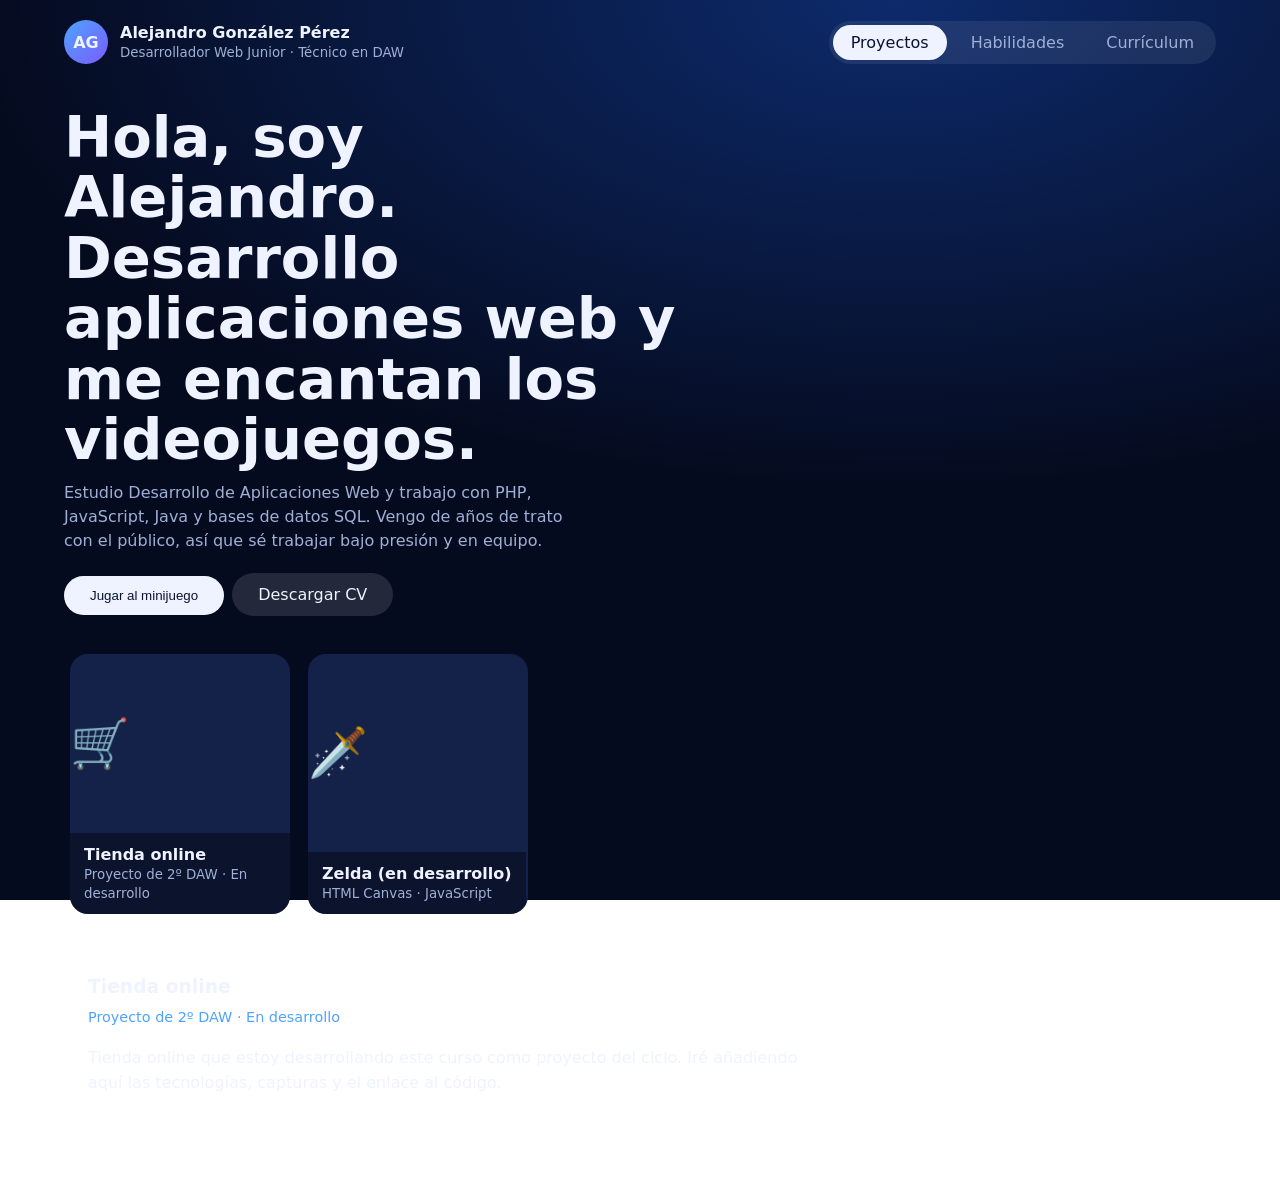
==== index.html @ 999cdfaf "Add files via upload" ====
<!DOCTYPE html>
<html lang="es">
<head>
<meta charset="utf-8">
<meta name="viewport" content="width=device-width, initial-scale=1, viewport-fit=cover">
<title>Portfolio · Desarrollo de Aplicaciones Web</title>
<style>
:root{--bg:#050b1f;--bg2:#0d2a6b;--ink:#eef3ff;--mute:#9fb0d6;--card:#14224a;--acc:#4da3ff;--gold:#ffd24d;box-sizing:border-box;padding-top:env(safe-area-inset-top,0px);padding-bottom:env(safe-area-inset-bottom,0px)}
@media (prefers-color-scheme:dark){:root:not([data-theme="light"]){--bg:#050b1f}}
:root[data-theme="dark"]{--bg:#050b1f}
*{box-sizing:border-box}
html{height:100%;scroll-padding-top:env(safe-area-inset-top,0px)}
body{margin:0;min-height:100%;background:radial-gradient(120% 90% at 70% 0%,var(--bg2),var(--bg) 60%) fixed;color:var(--ink);font-family:"Rubik","Segoe UI",system-ui,sans-serif}
header{display:flex;justify-content:space-between;align-items:center;padding:20px 5vw;gap:12px;flex-wrap:wrap}
.user{display:flex;align-items:center;gap:12px}
.av{width:44px;height:44px;border-radius:50%;background:linear-gradient(135deg,var(--acc),#7b5cff);display:grid;place-items:center;font-weight:700}
nav{display:flex;gap:6px;background:#ffffff14;border-radius:999px;padding:4px}
nav button{background:none;border:0;color:var(--mute);padding:8px 18px;border-radius:999px;font:inherit;cursor:pointer}
nav button.on{background:var(--ink);color:#0a1330}
button:focus-visible,.tile:focus-visible{outline:3px solid var(--gold);outline-offset:3px}
main{padding:0 5vw 60px}
.hero{min-height:38vh;display:flex;flex-direction:column;justify-content:flex-end;max-width:640px;padding:24px 0}
h1{font-size:clamp(2rem,6vw,3.6rem);margin:0 0 10px;line-height:1.05}
.hero p{color:var(--mute);margin:0 0 20px;line-height:1.5;max-width:52ch}
.btn{display:inline-block;background:var(--ink);color:#0a1330;border:0;border-radius:999px;padding:12px 26px;font:600 1rem inherit;cursor:pointer;text-decoration:none;margin-right:8px}
.btn.ghost{background:#ffffff1f;color:var(--ink)}
.row{display:flex;gap:18px;overflow-x:auto;padding:14px 6px 24px;scroll-snap-type:x proximity}
.tile{flex:0 0 220px;height:260px;border-radius:18px;background:var(--card);border:0;color:var(--ink);text-align:left;padding:0;cursor:pointer;overflow:hidden;scroll-snap-align:start;transition:transform .2s,box-shadow .2s;display:flex;flex-direction:column;font:inherit}
.tile:hover,.tile:focus-visible{transform:scale(1.07);box-shadow:0 0 0 3px var(--ink),0 18px 40px #0008}
.art{flex:1;display:grid;place-items:center;font-size:3rem}
.tile div.t{padding:12px 14px;background:#0006}
.tile b{display:block}.tile small{color:var(--mute)}
.panel{max-width:760px;background:#ffffff0f;border-radius:18px;padding:24px;margin-top:10px;line-height:1.6}
.panel h3{margin:0 0 4px}.panel .when{color:var(--acc);font-size:.9rem}
.bars div{margin:10px 0}.bar{height:8px;background:#ffffff1f;border-radius:9px;overflow:hidden;margin-top:4px}.bar i{display:block;height:100%;background:linear-gradient(90deg,var(--acc),var(--gold))}
.chips{display:flex;flex-wrap:wrap;gap:8px}.chips span{background:#ffffff1f;border-radius:999px;padding:6px 14px;font-size:.92rem}
dialog{border:0;border-radius:18px;background:#0a1330;color:var(--ink);padding:18px;max-width:94vw}
dialog::backdrop{background:#000a}
canvas{display:block;background:#2f7d3a;border-radius:10px;max-width:100%;touch-action:none}
.hud{display:flex;justify-content:space-between;margin-bottom:8px;color:var(--mute)}
.pad{display:grid;grid-template-columns:repeat(3,52px);gap:6px;justify-content:center;margin-top:10px}
.pad button{height:46px;border-radius:12px;border:0;background:#ffffff22;color:var(--ink);font-size:1.2rem}
</style>
</head>
<body>
<header>
  <div class="user"><div class="av" id="ini"></div><div><b id="name"></b><br><small style="color:var(--mute)" id="role"></small></div></div>
  <nav id="nav"></nav>
</header>
<main>
  <section class="hero">
    <h1 id="hTitle"></h1>
    <p id="hText"></p>
    <div><button class="btn" id="play">Jugar al minijuego</button><a class="btn ghost" id="cv" href="#">Descargar CV</a></div>
  </section>
  <div id="view"></div>
</main>

<dialog id="dlg">
  <div class="hud"><span>Rupias: <b id="sc">0</b>/8</span><span>Vidas: <b id="lv">3</b></span><button class="btn ghost" id="close">Cerrar</button></div>
  <canvas id="cv2" width="320" height="320"></canvas>
  <div class="pad"><span></span><button data-d="U" aria-label="Arriba">▲</button><span></span><button data-d="L" aria-label="Izquierda">◀</button><button data-d="D" aria-label="Abajo">▼</button><button data-d="R" aria-label="Derecha">▶</button></div>
  <p style="color:var(--mute);margin:8px 0 0;text-align:center">Flechas o botones. Recoge las rupias y esquiva al slime.</p>
</dialog>

<script>
/* ===== EDITA AQUÍ TUS DATOS ===== */
const DATA={
  name:"Alejandro González Pérez", role:"Desarrollador Web Junior · Técnico en DAW",
  title:"Hola, soy Alejandro. Desarrollo aplicaciones web y me encantan los videojuegos.",
  text:"Estudio Desarrollo de Aplicaciones Web y trabajo con PHP, JavaScript, Java y bases de datos SQL. Vengo de años de trato con el público, así que sé trabajar bajo presión y en equipo.",
  cvUrl:"#", // pon aquí el enlace a tu CV en PDF (Drive, GitHub...)
  email:"alejandrogonzalezperez1008@gmail.com",
  linkedin:"https://www.linkedin.com/in/alejandrogonzalezperez10081999/",
  projects:[
    {t:"Tienda online",s:"Proyecto de 2º DAW · En desarrollo",e:"🛒",d:"Tienda online que estoy desarrollando este curso como proyecto del ciclo. Iré añadiendo aquí las tecnologías, capturas y el enlace al código.",url:"#"},
    {t:"Zelda (en desarrollo)",s:"HTML Canvas · JavaScript",e:"🗡️",d:"Juego de aventuras inspirado en Zelda que estoy creando con HTML Canvas y JavaScript. Mientras termino el mío, puedes probar un minijuego de demostración.",url:"#",game:1}
  ],
  skills:["Java","JavaScript","PHP","SQL","HTML","CSS","VS Code","GitHub","Linux"],
  soft:["Comunicación efectiva","Empatía y escucha activa","Resolución de conflictos","Trabajo bajo presión","Orientación al cliente","Adaptabilidad","Trabajo en equipo","Proactividad","Capacidad de aprendizaje"],
  cv:[
    {t:"Grado Superior en Desarrollo de Aplicaciones Web",w:"IES El Cañaveral, Móstoles · Cursando actualmente",d:""},
    {t:"IA Responsable y Prompt Engineering",w:"FounderZ, Microsoft · julio – agosto 2026",d:""},
    {t:"Dependiente, Inditex (Stradivarius, Xanadú)",w:"septiembre 2021 – junio 2022",d:"Atención al cliente, cobros y conocimiento detallado del producto."},
    {t:"Dependiente, McDonald's (Boadilla del Monte)",w:"octubre 2018 – junio 2019",d:"Servicio en un entorno de alta afluencia; ayudé en la formación de nuevos compañeros."},
    {t:"Dependiente, Inditex (Massimo Dutti, Tres Aguas)",w:"julio 2017 – mayo 2018",d:"Atención al cliente y gestión de pagos."},
    {t:"Bachillerato, IES Clara Campoamor",w:"2015 – 2017, Móstoles",d:""},
    {t:"Idiomas",w:"",d:"Castellano nativo · Inglés B1"}
  ]
};
/* ================================= */
const $=s=>document.querySelector(s);
$('#name').textContent=DATA.name;$('#role').textContent=DATA.role;
$('#ini').textContent=DATA.name.split(' ').map(w=>w[0]).slice(0,2).join('');
$('#hTitle').textContent=DATA.title;$('#hText').textContent=DATA.text;$('#cv').href=DATA.cvUrl;
const tabs={Proyectos:()=>`<div class="row">${DATA.projects.map((p,i)=>`<button class="tile" data-i="${i}"><span class="art">${p.e}</span><div class="t"><b>${p.t}</b><small>${p.s}</small></div></button>`).join('')}</div><div class="panel" id="info"><h3>${DATA.projects[0].t}</h3><div class="when">${DATA.projects[0].s}</div><p>${DATA.projects[0].d}</p></div>`,
Habilidades:()=>`<div class="panel"><h3>Técnicas</h3><p class="chips">${DATA.skills.map(k=>`<span>${k}</span>`).join('')}</p><h3>Personales</h3><p class="chips">${DATA.soft.map(k=>`<span>${k}</span>`).join('')}</p></div>`,
Currículum:()=>`<div class="panel">${DATA.cv.map(c=>`<h3>${c.t}</h3><div class="when">${c.w}</div><p>${c.d}</p>`).join('')}<p><a class="btn" href="mailto:${DATA.email}">Escríbeme</a><a class="btn ghost" href="${DATA.linkedin}" target="_blank" rel="noopener">LinkedIn</a></p></div>`};
function show(k){document.querySelectorAll('#nav button').forEach(b=>b.classList.toggle('on',b.textContent==k));$('#view').innerHTML=tabs[k]();
 document.querySelectorAll('.tile').forEach(t=>{const f=()=>{const p=DATA.projects[t.dataset.i];$('#info').innerHTML=`<h3>${p.t}</h3><div class="when">${p.s}</div><p>${p.d}</p>`+(p.game?'<button class="btn" id="p2">Jugar</button>':`<a class="btn" href="${p.url}">Ver proyecto</a>`);const b=$('#p2');if(b)b.onclick=openGame};t.onmouseenter=f;t.onfocus=f;t.onclick=f})}
$('#nav').innerHTML=Object.keys(tabs).map(k=>`<button>${k}</button>`).join('');
document.querySelectorAll('#nav button').forEach(b=>b.onclick=()=>show(b.textContent));show('Proyectos');

/* ===== Mini Zelda ===== */
const c=$('#cv2'),x=c.getContext('2d'),T=32,N=10;let P,E,R,sc,lv,loop;
function rnd(){return[Math.floor(Math.random()*N),Math.floor(Math.random()*N)]}
function reset(){P=[5,5];E=[0,0];sc=0;lv=3;R=[];while(R.length<8){const r=rnd();if(!R.some(q=>q[0]==r[0]&&q[1]==r[1]))R.push(r)}upd()}
function upd(){$('#sc').textContent=sc;$('#lv').textContent=lv}
function draw(){x.fillStyle='#2f7d3a';x.fillRect(0,0,320,320);x.font='24px serif';x.textBaseline='middle';x.textAlign='center';
 R.forEach(r=>x.fillText('💎',r[0]*T+16,r[1]*T+17));x.fillText('🟢',E[0]*T+16,E[1]*T+17);x.fillText('🧝',P[0]*T+16,P[1]*T+17)}
function move(d){const m={U:[0,-1],D:[0,1],L:[-1,0],R:[1,0]}[d];if(!m)return;P=[Math.max(0,Math.min(N-1,P[0]+m[0])),Math.max(0,Math.min(N-1,P[1]+m[1]))];
 R=R.filter(r=>{if(r[0]==P[0]&&r[1]==P[1]){sc++;return false}return true});upd();hit();draw();
 if(sc==8){alert('¡Has ganado!');reset();draw()}}
function hit(){if(E[0]==P[0]&&E[1]==P[1]){lv--;P=[5,5];upd();if(lv<=0){alert('Game over');reset()}}}
function openGame(){reset();$('#dlg').showModal();draw();clearInterval(loop);loop=setInterval(()=>{E[0]+=Math.sign(P[0]-E[0]);if(Math.random()<.5)E[1]+=Math.sign(P[1]-E[1]);hit();draw()},600)}
$('#close').onclick=()=>{clearInterval(loop);$('#dlg').close()};$('#dlg').onclose=()=>clearInterval(loop);
$('#play').onclick=openGame;
addEventListener('keydown',e=>{if(!$('#dlg').open)return;const d={ArrowUp:'U',ArrowDown:'D',ArrowLeft:'L',ArrowRight:'R'}[e.key];if(d){e.preventDefault();move(d)}});
document.querySelectorAll('.pad button').forEach(b=>b.onclick=()=>move(b.dataset.d));
</script>
</body>
</html>
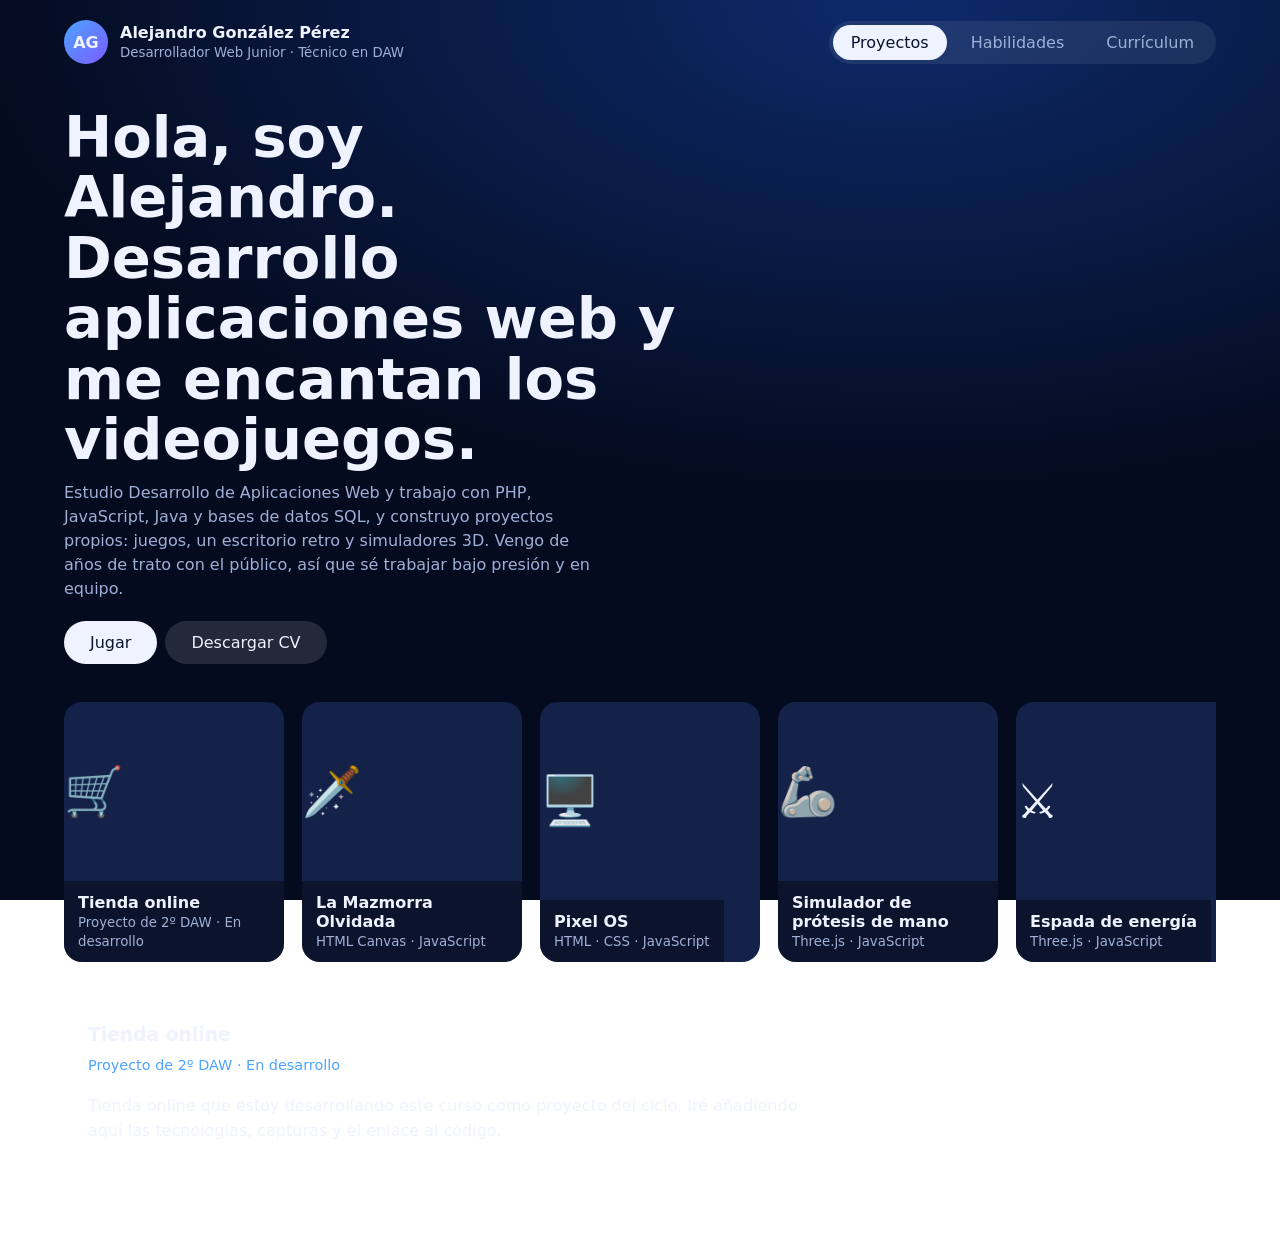
==== commit 8e46545b: "Add files via upload" ====
--- a/index.html
+++ b/index.html
@@ -51,30 +51,27 @@
   <section class="hero">
     <h1 id="hTitle"></h1>
     <p id="hText"></p>
-    <div><button class="btn" id="play">Jugar al minijuego</button><a class="btn ghost" id="cv" href="#">Descargar CV</a></div>
+    <div><a class="btn" href="mazmorra.html">Jugar</a><a class="btn ghost" id="cv" href="#">Descargar CV</a></div>
   </section>
   <div id="view"></div>
 </main>
-
-<dialog id="dlg">
-  <div class="hud"><span>Rupias: <b id="sc">0</b>/8</span><span>Vidas: <b id="lv">3</b></span><button class="btn ghost" id="close">Cerrar</button></div>
-  <canvas id="cv2" width="320" height="320"></canvas>
-  <div class="pad"><span></span><button data-d="U" aria-label="Arriba">▲</button><span></span><button data-d="L" aria-label="Izquierda">◀</button><button data-d="D" aria-label="Abajo">▼</button><button data-d="R" aria-label="Derecha">▶</button></div>
-  <p style="color:var(--mute);margin:8px 0 0;text-align:center">Flechas o botones. Recoge las rupias y esquiva al slime.</p>
-</dialog>
 
 <script>
 /* ===== EDITA AQUÍ TUS DATOS ===== */
 const DATA={
   name:"Alejandro González Pérez", role:"Desarrollador Web Junior · Técnico en DAW",
   title:"Hola, soy Alejandro. Desarrollo aplicaciones web y me encantan los videojuegos.",
-  text:"Estudio Desarrollo de Aplicaciones Web y trabajo con PHP, JavaScript, Java y bases de datos SQL. Vengo de años de trato con el público, así que sé trabajar bajo presión y en equipo.",
-  cvUrl:"#", // pon aquí el enlace a tu CV en PDF (Drive, GitHub...)
+  text:"Estudio Desarrollo de Aplicaciones Web y trabajo con PHP, JavaScript, Java y bases de datos SQL, y construyo proyectos propios: juegos, un escritorio retro y simuladores 3D. Vengo de años de trato con el público, así que sé trabajar bajo presión y en equipo.",
+  cvUrl:"CV_Alejandro_Gonzalez_Perez.pdf", // el PDF va en la raíz del repositorio, junto a este index.html
   email:"alejandrogonzalezperez1008@gmail.com",
   linkedin:"https://www.linkedin.com/in/alejandrogonzalezperez10081999/",
   projects:[
     {t:"Tienda online",s:"Proyecto de 2º DAW · En desarrollo",e:"🛒",d:"Tienda online que estoy desarrollando este curso como proyecto del ciclo. Iré añadiendo aquí las tecnologías, capturas y el enlace al código.",url:"#"},
-    {t:"Zelda (en desarrollo)",s:"HTML Canvas · JavaScript",e:"🗡️",d:"Juego de aventuras inspirado en Zelda que estoy creando con HTML Canvas y JavaScript. Mientras termino el mío, puedes probar un minijuego de demostración.",url:"#",game:1}
+    {t:"La Mazmorra Olvidada",s:"HTML Canvas · JavaScript",e:"🗡️",d:"Juego de aventuras de una mazmorra inspirado en los Zelda clásicos: 18 salas, espada, escudo y arco, tres tipos de enemigos y un gusano gigante como jefe final. Hecho con HTML Canvas y JavaScript, sin librerías.",url:"mazmorra.html",game:1},
+    {t:"Pixel OS",s:"HTML · CSS · JavaScript",e:"🖥️",d:"Escritorio retro de los 90 en el navegador, con identidad propia: ventanas que se arrastran, minimizan y maximizan, menú Inicio, barra de tareas con reloj, bloc de notas con guardado local, galería de sprites, panel de control con fondos y menú contextual. Sin librerías.",url:"pixel-os/",btn:"Abrir Pixel OS"},
+    {t:"Simulador de prótesis de mano",s:"Three.js · JavaScript",e:"🦾",d:"Configurador 3D en tiempo real de una prótesis de mano: grosor de pared, flexibilidad, fuerza de agarre y reparto de peso, con peso y fuerza calculados al momento. Incluye vista explosionada, capas (carcasa, mecanismo interno, malla) y una animación de impresión 3D.",url:"protesis-mano.html",btn:"Abrir simulador"},
+    {t:"Espada de energía",s:"Three.js · JavaScript",e:"⚔️",d:"Simulador 3D de una espada de energía con animaciones de ataque, defensa y giro, cámara orbital con zoom y desplazamiento, modo de cámara automática y resplandor activable. Funciona con ratón, teclado (teclas 1, 2 y 3) y táctil.",url:"espada-energia.html",btn:"Abrir simulador"},
+    {t:"Prisma",s:"Canvas 2D · JavaScript",e:"✨",d:"Miles de partículas que brotan de un proyector y se reorganizan en personajes en 3D (robot, conejo y alien). Proyección, rotación y físicas programadas desde cero, y las partículas reaccionan al cursor. Sin librerías.",url:"particulas-prisma.html",btn:"Abrir demo"}
   ],
   skills:["Java","JavaScript","PHP","SQL","HTML","CSS","VS Code","GitHub","Linux"],
   soft:["Comunicación efectiva","Empatía y escucha activa","Resolución de conflictos","Trabajo bajo presión","Orientación al cliente","Adaptabilidad","Trabajo en equipo","Proactividad","Capacidad de aprendizaje"],
@@ -97,26 +94,10 @@
 Habilidades:()=>`<div class="panel"><h3>Técnicas</h3><p class="chips">${DATA.skills.map(k=>`<span>${k}</span>`).join('')}</p><h3>Personales</h3><p class="chips">${DATA.soft.map(k=>`<span>${k}</span>`).join('')}</p></div>`,
 Currículum:()=>`<div class="panel">${DATA.cv.map(c=>`<h3>${c.t}</h3><div class="when">${c.w}</div><p>${c.d}</p>`).join('')}<p><a class="btn" href="mailto:${DATA.email}">Escríbeme</a><a class="btn ghost" href="${DATA.linkedin}" target="_blank" rel="noopener">LinkedIn</a></p></div>`};
 function show(k){document.querySelectorAll('#nav button').forEach(b=>b.classList.toggle('on',b.textContent==k));$('#view').innerHTML=tabs[k]();
- document.querySelectorAll('.tile').forEach(t=>{const f=()=>{const p=DATA.projects[t.dataset.i];$('#info').innerHTML=`<h3>${p.t}</h3><div class="when">${p.s}</div><p>${p.d}</p>`+(p.game?'<button class="btn" id="p2">Jugar</button>':`<a class="btn" href="${p.url}">Ver proyecto</a>`);const b=$('#p2');if(b)b.onclick=openGame};t.onmouseenter=f;t.onfocus=f;t.onclick=f})}
+ document.querySelectorAll('.tile').forEach(t=>{const f=()=>{const p=DATA.projects[t.dataset.i];$('#info').innerHTML=`<h3>${p.t}</h3><div class="when">${p.s}</div><p>${p.d}</p>`+`<a class="btn" href="${p.url}">${p.game?"Jugar":(p.btn||"Ver proyecto")}</a>`};t.onmouseenter=f;t.onfocus=f;t.onclick=f})}
 $('#nav').innerHTML=Object.keys(tabs).map(k=>`<button>${k}</button>`).join('');
 document.querySelectorAll('#nav button').forEach(b=>b.onclick=()=>show(b.textContent));show('Proyectos');
 
-/* ===== Mini Zelda ===== */
-const c=$('#cv2'),x=c.getContext('2d'),T=32,N=10;let P,E,R,sc,lv,loop;
-function rnd(){return[Math.floor(Math.random()*N),Math.floor(Math.random()*N)]}
-function reset(){P=[5,5];E=[0,0];sc=0;lv=3;R=[];while(R.length<8){const r=rnd();if(!R.some(q=>q[0]==r[0]&&q[1]==r[1]))R.push(r)}upd()}
-function upd(){$('#sc').textContent=sc;$('#lv').textContent=lv}
-function draw(){x.fillStyle='#2f7d3a';x.fillRect(0,0,320,320);x.font='24px serif';x.textBaseline='middle';x.textAlign='center';
- R.forEach(r=>x.fillText('💎',r[0]*T+16,r[1]*T+17));x.fillText('🟢',E[0]*T+16,E[1]*T+17);x.fillText('🧝',P[0]*T+16,P[1]*T+17)}
-function move(d){const m={U:[0,-1],D:[0,1],L:[-1,0],R:[1,0]}[d];if(!m)return;P=[Math.max(0,Math.min(N-1,P[0]+m[0])),Math.max(0,Math.min(N-1,P[1]+m[1]))];
- R=R.filter(r=>{if(r[0]==P[0]&&r[1]==P[1]){sc++;return false}return true});upd();hit();draw();
- if(sc==8){alert('¡Has ganado!');reset();draw()}}
-function hit(){if(E[0]==P[0]&&E[1]==P[1]){lv--;P=[5,5];upd();if(lv<=0){alert('Game over');reset()}}}
-function openGame(){reset();$('#dlg').showModal();draw();clearInterval(loop);loop=setInterval(()=>{E[0]+=Math.sign(P[0]-E[0]);if(Math.random()<.5)E[1]+=Math.sign(P[1]-E[1]);hit();draw()},600)}
-$('#close').onclick=()=>{clearInterval(loop);$('#dlg').close()};$('#dlg').onclose=()=>clearInterval(loop);
-$('#play').onclick=openGame;
-addEventListener('keydown',e=>{if(!$('#dlg').open)return;const d={ArrowUp:'U',ArrowDown:'D',ArrowLeft:'L',ArrowRight:'R'}[e.key];if(d){e.preventDefault();move(d)}});
-document.querySelectorAll('.pad button').forEach(b=>b.onclick=()=>move(b.dataset.d));
 </script>
 </body>
 </html>
